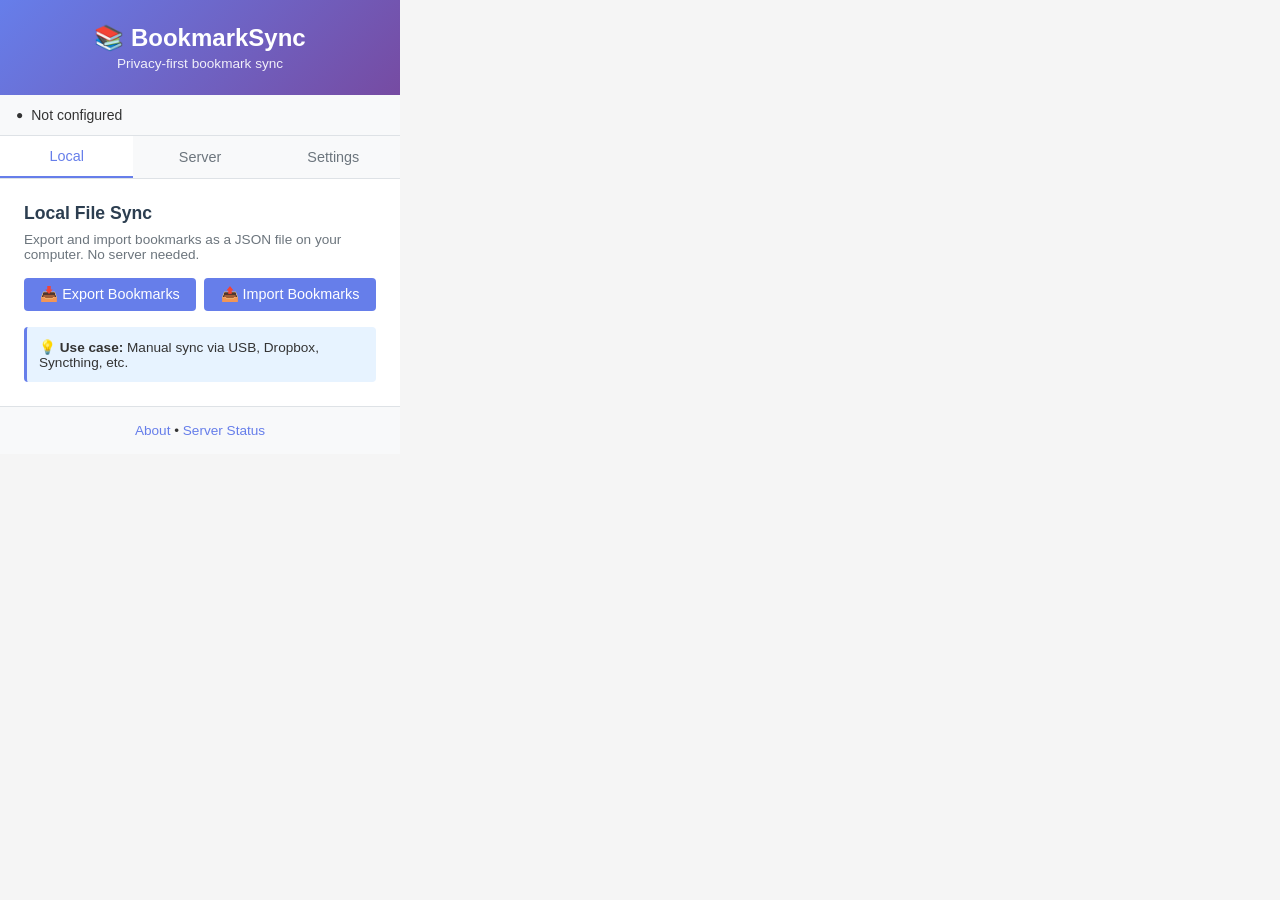
==== extension/popup/popup.html @ fe591ebb "Add browser extension scaffold (Manifest V3) - Complete popup UI with 3 tabs (Local, Server, Setting" ====
<!DOCTYPE html>
<html lang="en">
<head>
    <meta charset="UTF-8">
    <meta name="viewport" content="width=device-width, initial-scale=1.0">
    <title>BookmarkSync</title>
    <link rel="stylesheet" href="popup.css">
</head>
<body>
    <div class="container">
        <header>
            <h1>📚 BookmarkSync</h1>
            <p class="tagline">Privacy-first bookmark sync</p>
        </header>

        <div class="status-bar" id="statusBar">
            <span class="status-indicator" id="statusIndicator">●</span>
            <span id="statusText">Not configured</span>
        </div>

        <div class="tabs">
            <button class="tab active" data-tab="local">Local</button>
            <button class="tab" data-tab="server">Server</button>
            <button class="tab" data-tab="settings">Settings</button>
        </div>

        <div class="tab-content active" id="local">
            <h2>Local File Sync</h2>
            <p class="help-text">Export and import bookmarks as a JSON file on your computer. No server needed.</p>
            
            <div class="button-group">
                <button class="btn btn-primary" id="exportBtn">
                    📥 Export Bookmarks
                </button>
                <button class="btn btn-primary" id="importBtn">
                    📤 Import Bookmarks
                </button>
            </div>

            <div class="info-box">
                <strong>💡 Use case:</strong> Manual sync via USB, Dropbox, Syncthing, etc.
            </div>
        </div>

        <div class="tab-content" id="server">
            <h2>Server Sync</h2>
            <p class="help-text">Automatically sync across devices using an encrypted server.</p>

            <div class="form-group">
                <label for="serverUrl">Server URL</label>
                <input type="text" id="serverUrl" placeholder="https://sync.satoshihost.com" value="https://sync.satoshihost.com">
            </div>

            <div class="form-group">
                <label for="syncId">Sync ID</label>
                <div class="input-with-btn">
                    <input type="text" id="syncId" placeholder="Generate or enter your sync ID">
                    <button class="btn btn-small" id="generateIdBtn">Generate</button>
                </div>
                <span class="help-text">Share this ID across your devices</span>
            </div>

            <div class="form-group">
                <label for="passphrase">Passphrase</label>
                <input type="password" id="passphrase" placeholder="Your encryption passphrase">
                <span class="help-text">Never sent to server • Used for encryption only</span>
            </div>

            <div class="form-group">
                <label>
                    <input type="checkbox" id="autoSync">
                    Enable automatic sync
                </label>
                <span class="help-text">Sync every 30 minutes</span>
            </div>

            <div class="button-group">
                <button class="btn btn-primary" id="saveServerBtn">Save Settings</button>
                <button class="btn btn-secondary" id="syncNowBtn">Sync Now</button>
            </div>
        </div>

        <div class="tab-content" id="settings">
            <h2>Settings</h2>
            
            <div class="form-group">
                <label for="syncInterval">Sync Interval (minutes)</label>
                <input type="number" id="syncInterval" min="5" max="1440" value="30">
            </div>

            <div class="stats">
                <h3>Statistics</h3>
                <div class="stat-item">
                    <span>Total bookmarks:</span>
                    <strong id="totalBookmarks">—</strong>
                </div>
                <div class="stat-item">
                    <span>Last sync:</span>
                    <strong id="lastSync">Never</strong>
                </div>
                <div class="stat-item">
                    <span>Sync mode:</span>
                    <strong id="syncMode">None</strong>
                </div>
            </div>

            <div class="danger-zone">
                <h3>Danger Zone</h3>
                <button class="btn btn-danger" id="resetBtn">Reset All Settings</button>
            </div>
        </div>

        <footer>
            <a href="https://github.com/satoshihost/bookmarksync" target="_blank">About</a> •
            <a href="https://sync.satoshihost.com" target="_blank">Server Status</a>
        </footer>
    </div>

    <script src="popup.js"></script>
</body>
</html>
---- extension/popup/popup.css ----
* {
    margin: 0;
    padding: 0;
    box-sizing: border-box;
}

body {
    width: 400px;
    font-family: -apple-system, BlinkMacSystemFont, "Segoe UI", Roboto, "Helvetica Neue", Arial, sans-serif;
    font-size: 14px;
    color: #333;
    background: #f5f5f5;
}

.container {
    background: white;
}

header {
    background: linear-gradient(135deg, #667eea 0%, #764ba2 100%);
    color: white;
    padding: 1.5rem;
    text-align: center;
}

header h1 {
    font-size: 1.5rem;
    margin-bottom: 0.25rem;
}

.tagline {
    font-size: 0.85rem;
    opacity: 0.9;
}

.status-bar {
    padding: 0.75rem 1rem;
    background: #f8f9fa;
    border-bottom: 1px solid #dee2e6;
    display: flex;
    align-items: center;
    gap: 0.5rem;
}

.status-indicator {
    font-size: 0.75rem;
}

.status-indicator.online {
    color: #28a745;
}

.status-indicator.offline {
    color: #dc3545;
}

.status-indicator.syncing {
    color: #ffc107;
}

.tabs {
    display: flex;
    border-bottom: 1px solid #dee2e6;
    background: #f8f9fa;
}

.tab {
    flex: 1;
    padding: 0.75rem;
    border: none;
    background: transparent;
    cursor: pointer;
    font-size: 0.9rem;
    font-weight: 500;
    color: #6c757d;
    transition: all 0.2s;
}

.tab:hover {
    background: #e9ecef;
}

.tab.active {
    color: #667eea;
    background: white;
    border-bottom: 2px solid #667eea;
}

.tab-content {
    display: none;
    padding: 1.5rem;
}

.tab-content.active {
    display: block;
}

.tab-content h2 {
    font-size: 1.1rem;
    margin-bottom: 0.5rem;
    color: #2c3e50;
}

.help-text {
    font-size: 0.85rem;
    color: #6c757d;
    display: block;
    margin-top: 0.25rem;
}

.form-group {
    margin-bottom: 1rem;
}

.form-group label {
    display: block;
    font-weight: 500;
    margin-bottom: 0.5rem;
    color: #495057;
}

.form-group input[type="text"],
.form-group input[type="password"],
.form-group input[type="number"] {
    width: 100%;
    padding: 0.5rem;
    border: 1px solid #ced4da;
    border-radius: 4px;
    font-size: 0.9rem;
}

.form-group input[type="checkbox"] {
    margin-right: 0.5rem;
}

.input-with-btn {
    display: flex;
    gap: 0.5rem;
}

.input-with-btn input {
    flex: 1;
}

.button-group {
    display: flex;
    gap: 0.5rem;
    margin-top: 1rem;
}

.btn {
    padding: 0.5rem 1rem;
    border: none;
    border-radius: 4px;
    font-size: 0.9rem;
    font-weight: 500;
    cursor: pointer;
    transition: all 0.2s;
}

.btn-primary {
    background: #667eea;
    color: white;
    flex: 1;
}

.btn-primary:hover {
    background: #5568d3;
}

.btn-secondary {
    background: #6c757d;
    color: white;
    flex: 1;
}

.btn-secondary:hover {
    background: #5a6268;
}

.btn-small {
    padding: 0.5rem 0.75rem;
    font-size: 0.85rem;
}

.btn-danger {
    background: #dc3545;
    color: white;
}

.btn-danger:hover {
    background: #c82333;
}

.info-box {
    background: #e7f3ff;
    border-left: 3px solid #667eea;
    padding: 0.75rem;
    margin-top: 1rem;
    border-radius: 4px;
    font-size: 0.85rem;
}

.stats {
    margin-top: 1rem;
}

.stats h3 {
    font-size: 1rem;
    margin-bottom: 0.75rem;
    color: #495057;
}

.stat-item {
    display: flex;
    justify-content: space-between;
    padding: 0.5rem 0;
    border-bottom: 1px solid #e9ecef;
}

.stat-item:last-child {
    border-bottom: none;
}

.danger-zone {
    margin-top: 2rem;
    padding-top: 1rem;
    border-top: 2px solid #dee2e6;
}

.danger-zone h3 {
    font-size: 1rem;
    color: #dc3545;
    margin-bottom: 0.75rem;
}

footer {
    text-align: center;
    padding: 1rem;
    background: #f8f9fa;
    border-top: 1px solid #dee2e6;
    font-size: 0.85rem;
}

footer a {
    color: #667eea;
    text-decoration: none;
}

footer a:hover {
    text-decoration: underline;
}
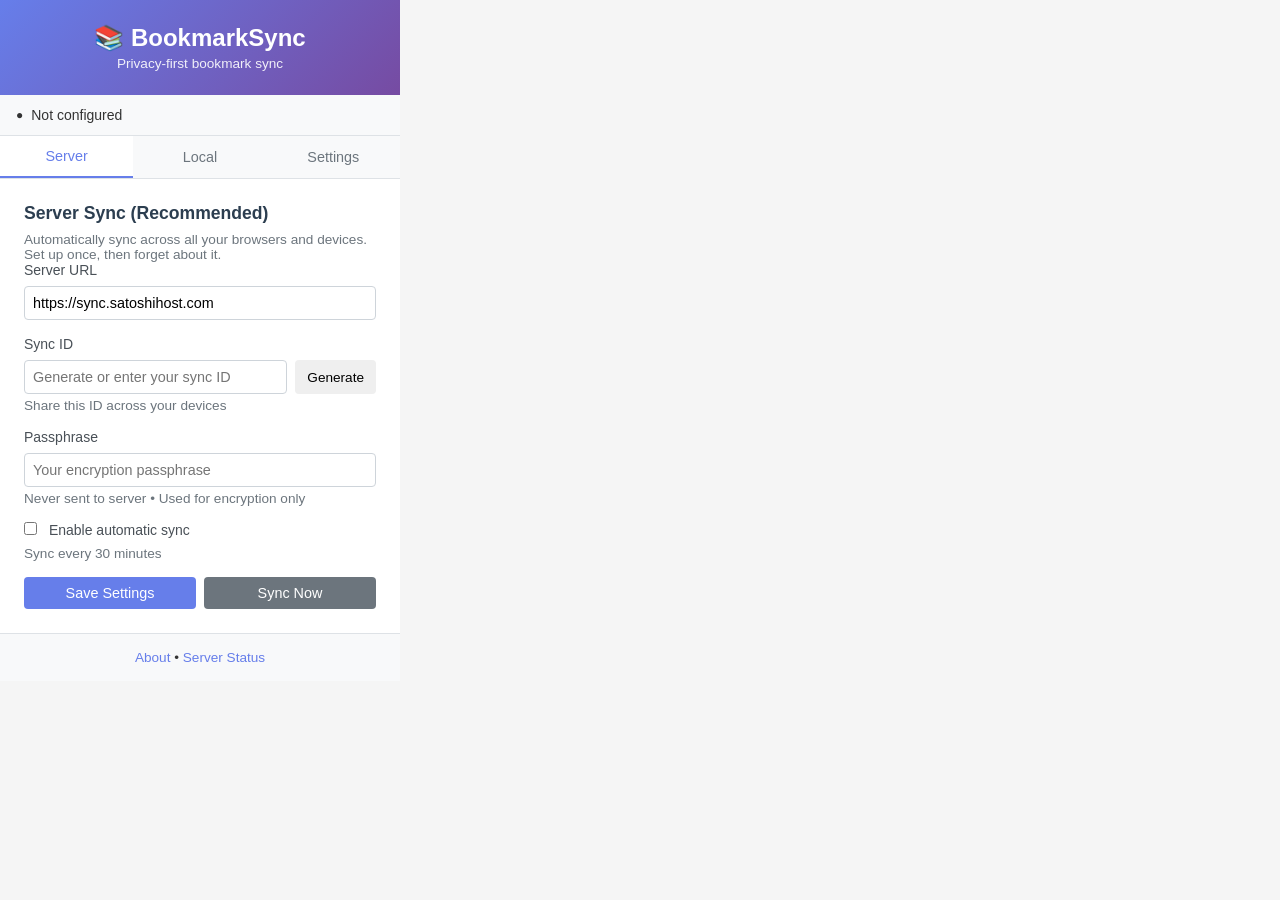
==== commit 11e3a739: "Improve UX: Server tab first, simplified local instructions - Reorder tabs: Server (recommended) → L" ====
--- a/extension/popup/popup.html
+++ b/extension/popup/popup.html
@@ -19,32 +19,14 @@
         </div>
 
         <div class="tabs">
-            <button class="tab active" data-tab="local">Local</button>
-            <button class="tab" data-tab="server">Server</button>
+            <button class="tab active" data-tab="server">Server</button>
+            <button class="tab" data-tab="local">Local</button>
             <button class="tab" data-tab="settings">Settings</button>
         </div>
 
-        <div class="tab-content active" id="local">
-            <h2>Local File Sync</h2>
-            <p class="help-text">Export and import bookmarks as a JSON file on your computer. No server needed.</p>
-            
-            <div class="button-group">
-                <button class="btn btn-primary" id="exportBtn">
-                    📥 Export Bookmarks
-                </button>
-                <button class="btn btn-primary" id="importBtn">
-                    📤 Import Bookmarks
-                </button>
-            </div>
-
-            <div class="info-box">
-                <strong>💡 Use case:</strong> Manual sync via USB, Dropbox, Syncthing, etc.
-            </div>
-        </div>
-
-        <div class="tab-content" id="server">
-            <h2>Server Sync</h2>
-            <p class="help-text">Automatically sync across devices using an encrypted server.</p>
+        <div class="tab-content active" id="server">
+            <h2>Server Sync (Recommended)</h2>
+            <p class="help-text">Automatically sync across all your browsers and devices. Set up once, then forget about it.</p>
 
             <div class="form-group">
                 <label for="serverUrl">Server URL</label>
@@ -77,6 +59,24 @@
             <div class="button-group">
                 <button class="btn btn-primary" id="saveServerBtn">Save Settings</button>
                 <button class="btn btn-secondary" id="syncNowBtn">Sync Now</button>
+            </div>
+        </div>
+
+        <div class="tab-content" id="local">
+            <h2>Local File Backup</h2>
+            <p class="help-text">Export and import bookmarks as a JSON file. No server needed, no automatic sync.</p>
+            
+            <div class="button-group">
+                <button class="btn btn-primary" id="exportBtn">
+                    📥 Export Bookmarks
+                </button>
+                <button class="btn btn-primary" id="importBtn">
+                    📤 Import Bookmarks
+                </button>
+            </div>
+
+            <div class="info-box">
+                <strong>💡 Tip:</strong> Save to a location you'll remember, like Documents or Desktop. You can import this file in other browsers.
             </div>
         </div>
 
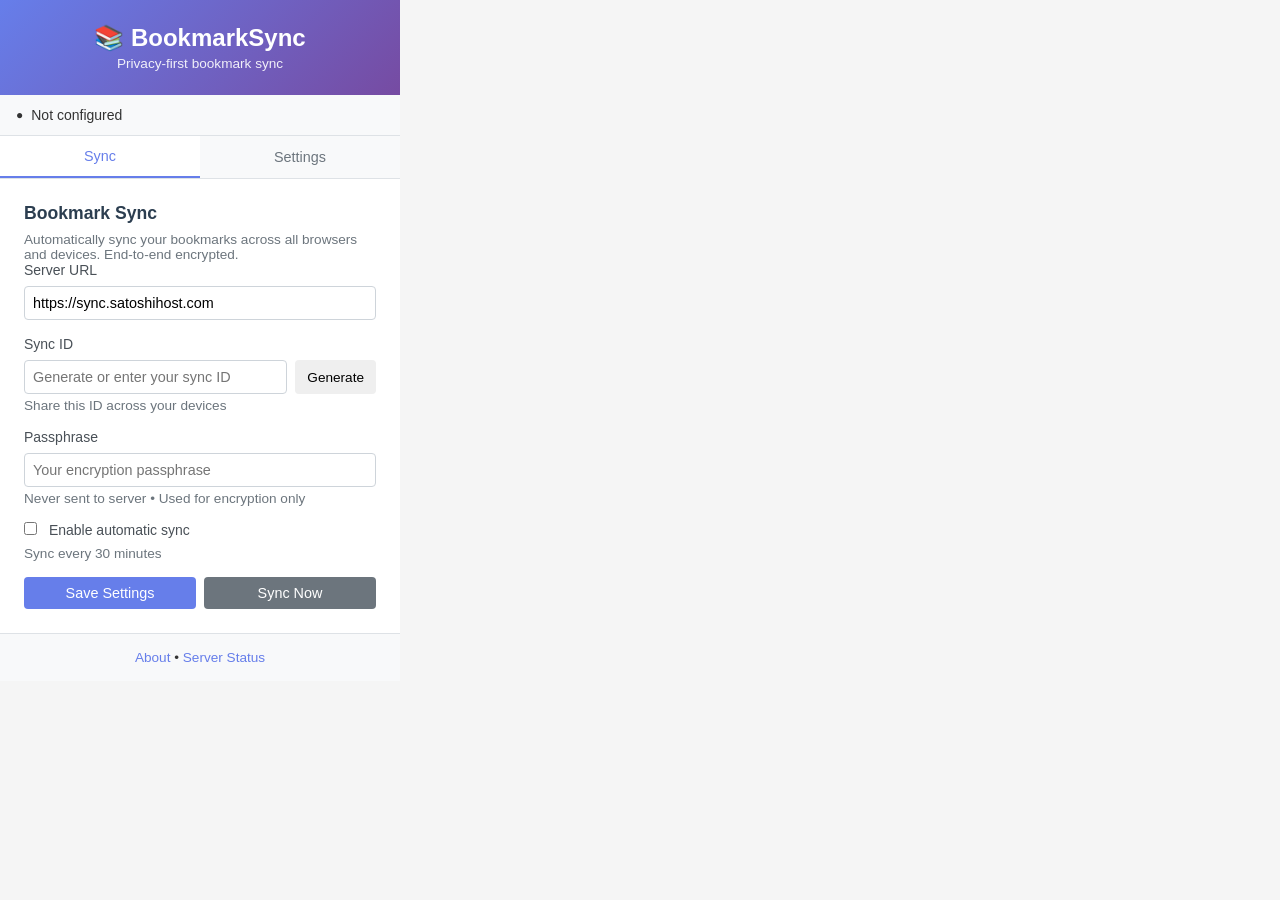
==== commit 5cf768a0: "Simplify: Remove local file sync, focus on server sync - Removed Local tab completely - Single 'Sync" ====
--- a/extension/popup/popup.html
+++ b/extension/popup/popup.html
@@ -19,14 +19,13 @@
         </div>
 
         <div class="tabs">
-            <button class="tab active" data-tab="server">Server</button>
-            <button class="tab" data-tab="local">Local</button>
+            <button class="tab active" data-tab="server">Sync</button>
             <button class="tab" data-tab="settings">Settings</button>
         </div>
 
         <div class="tab-content active" id="server">
-            <h2>Server Sync (Recommended)</h2>
-            <p class="help-text">Automatically sync across all your browsers and devices. Set up once, then forget about it.</p>
+            <h2>Bookmark Sync</h2>
+            <p class="help-text">Automatically sync your bookmarks across all browsers and devices. End-to-end encrypted.</p>
 
             <div class="form-group">
                 <label for="serverUrl">Server URL</label>
@@ -62,23 +61,6 @@
             </div>
         </div>
 
-        <div class="tab-content" id="local">
-            <h2>Local File Backup</h2>
-            <p class="help-text">Export and import bookmarks as a JSON file. No server needed, no automatic sync.</p>
-            
-            <div class="button-group">
-                <button class="btn btn-primary" id="exportBtn">
-                    📥 Export Bookmarks
-                </button>
-                <button class="btn btn-primary" id="importBtn">
-                    📤 Import Bookmarks
-                </button>
-            </div>
-
-            <div class="info-box">
-                <strong>💡 Tip:</strong> Save to a location you'll remember, like Documents or Desktop. You can import this file in other browsers.
-            </div>
-        </div>
 
         <div class="tab-content" id="settings">
             <h2>Settings</h2>
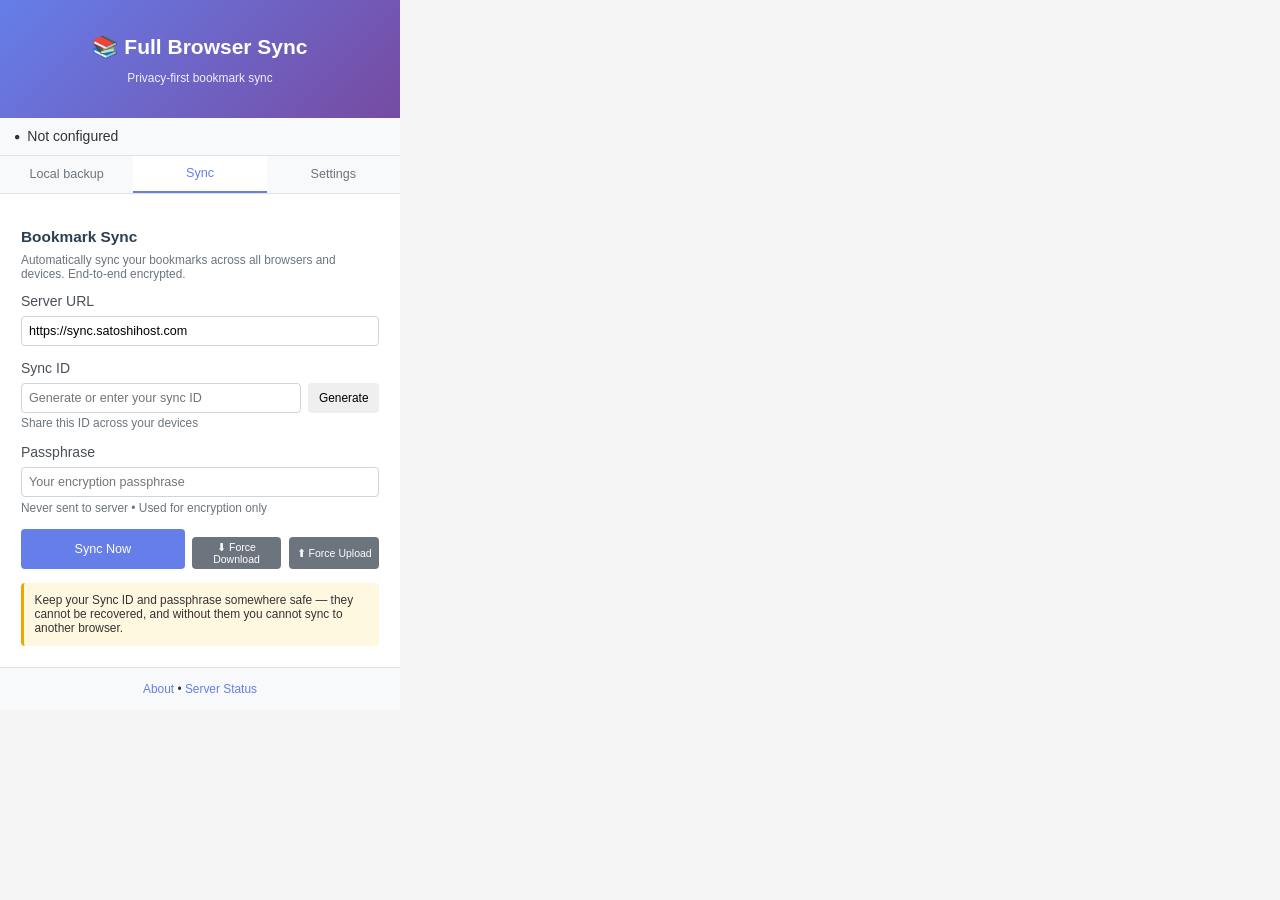
==== commit 01e2aa5a: "Coordinate sync via server revisions; queue all sync work in worker Replaces last-modified compariso" ====
--- a/extension/popup/popup.html
+++ b/extension/popup/popup.html
@@ -3,13 +3,13 @@
 <head>
     <meta charset="UTF-8">
     <meta name="viewport" content="width=device-width, initial-scale=1.0">
-    <title>BookmarkSync</title>
+    <title>Full Browser Sync</title>
     <link rel="stylesheet" href="popup.css">
 </head>
 <body>
     <div class="container">
         <header>
-            <h1>📚 BookmarkSync</h1>
+            <h1>📚 Full Browser Sync</h1>
             <p class="tagline">Privacy-first bookmark sync</p>
         </header>
 
@@ -19,8 +19,37 @@
         </div>
 
         <div class="tabs">
+            <button class="tab" data-tab="local">Local backup</button>
             <button class="tab active" data-tab="server">Sync</button>
             <button class="tab" data-tab="settings">Settings</button>
+        </div>
+
+        <div class="tab-content" id="local">
+            <h2>Local backup</h2>
+            <p class="help-text">Save a bookmark backup to a file, then import that file in another browser. Nothing is uploaded.</p>
+
+            <div class="local-actions">
+                <button class="btn btn-primary" id="exportBookmarksBtn">Export bookmarks</button>
+                <span class="help-text">Your browser will ask where to save the backup file.</span>
+            </div>
+
+            <div class="local-actions">
+                <button class="btn btn-secondary" id="importBookmarksBtn">Import bookmarks</button>
+                <label class="backup-choice">
+                    <input type="checkbox" id="chooseBackupLocation" checked>
+                    Choose where to save the safety backup
+                </label>
+                <span class="help-text">Import replaces your bookmarks. A backup of this browser is saved first.</span>
+            </div>
+
+            <div class="info-box">
+                To transfer bookmarks, export in one browser and import the saved file in the other.
+            </div>
+
+            <div class="local-actions" style="margin-top: 1.25rem; border-top: 1px dashed #ced4da; padding-top: 1rem;">
+                <button class="btn btn-secondary" id="rollbackSafetyBackupBtn" style="display:none; width: 100%; margin-bottom: 0.25rem;">⏪ Restore Auto Safety Backup</button>
+                <span class="help-text" id="rollbackHelpText">No auto safety backup available.</span>
+            </div>
         </div>
 
         <div class="tab-content active" id="server">
@@ -47,17 +76,29 @@
                 <span class="help-text">Never sent to server • Used for encryption only</span>
             </div>
 
-            <div class="form-group">
-                <label>
-                    <input type="checkbox" id="autoSync">
-                    Enable automatic sync
-                </label>
-                <span class="help-text">Sync every 30 minutes</span>
+            <!-- Shown on first use when server has data but this browser has never synced -->
+            <div id="firstSyncPanel" class="first-sync-panel" style="display:none">
+                <p class="first-sync-heading">Choose how to start syncing on this browser:</p>
+                <button class="btn btn-secondary" id="firstSyncDownloadBtn">
+                    Download from server
+                    <span class="first-sync-sub">Replaces bookmarks in this browser with the server copy</span>
+                </button>
+                <button class="btn btn-primary" id="firstSyncUploadBtn">
+                    Upload mine to server
+                    <span class="first-sync-sub">Overwrites the server copy with this browser's bookmarks</span>
+                </button>
             </div>
 
-            <div class="button-group">
-                <button class="btn btn-primary" id="saveServerBtn">Save Settings</button>
-                <button class="btn btn-secondary" id="syncNowBtn">Sync Now</button>
+            <div class="button-group" id="syncNowGroup">
+                <button class="btn btn-primary" id="syncNowBtn">Sync Now</button>
+                <div style="display: flex; gap: 8px; margin-top: 8px;">
+                    <button class="btn btn-small btn-secondary" id="forceDownloadBtn" style="flex: 1; font-size: 0.75rem; padding: 4px;">⬇ Force Download</button>
+                    <button class="btn btn-small btn-secondary" id="forceUploadBtn" style="flex: 1; font-size: 0.75rem; padding: 4px;">⬆ Force Upload</button>
+                </div>
+            </div>
+
+            <div class="info-box warning-box">
+                Keep your Sync ID and passphrase somewhere safe — they cannot be recovered, and without them you cannot sync to another browser.
             </div>
         </div>
 
@@ -67,7 +108,8 @@
             
             <div class="form-group">
                 <label for="syncInterval">Sync Interval (minutes)</label>
-                <input type="number" id="syncInterval" min="5" max="1440" value="30">
+                <input type="number" id="syncInterval" min="1" max="1440" value="10">
+                <button class="btn btn-primary" id="saveIntervalBtn">Save</button>
             </div>
 
             <div class="stats">
@@ -86,6 +128,15 @@
                 </div>
             </div>
 
+            <div class="form-group" style="margin-top: 15px; border-top: 1px solid #eee; padding-top: 15px;">
+                <label style="font-weight: 600;">Debug & Testing</label>
+                <label class="backup-choice" style="margin-top: 8px;">
+                    <input type="checkbox" id="plaintextMode">
+                    Plaintext Mode (Disable Encryption for Testing)
+                </label>
+                <span class="help-text">Stores raw bookmark JSON on server so files in /opt/bookmarksync/data/ can be inspected directly.</span>
+            </div>
+
             <div class="danger-zone">
                 <h3>Danger Zone</h3>
                 <button class="btn btn-danger" id="resetBtn">Reset All Settings</button>
@@ -98,6 +149,10 @@
         </footer>
     </div>
 
+    <script src="../config.local.js"></script>
+    <script src="../lib/crypto.js"></script>
+    <script src="../lib/sync.js"></script>
+    <script src="../lib/bookmarks.js"></script>
     <script src="popup.js"></script>
 </body>
 </html>
--- a/extension/popup/popup.css
+++ b/extension/popup/popup.css
@@ -1,11 +1,14 @@
 * {
+    box-sizing: border-box;
+}
+
+html, body {
+    width: 400px;
+    min-width: 400px;
+    min-height: 520px;
     margin: 0;
     padding: 0;
     box-sizing: border-box;
-}
-
-body {
-    width: 400px;
     font-family: -apple-system, BlinkMacSystemFont, "Segoe UI", Roboto, "Helvetica Neue", Arial, sans-serif;
     font-size: 14px;
     color: #333;
@@ -148,6 +151,25 @@
     margin-top: 1rem;
 }
 
+.local-actions {
+    margin-top: 1rem;
+}
+
+.local-actions .btn {
+    width: 100%;
+}
+
+.backup-choice {
+    display: block;
+    margin-top: 0.75rem;
+    color: #495057;
+    font-weight: 500;
+}
+
+.backup-choice input {
+    margin-right: 0.5rem;
+}
+
 .btn {
     padding: 0.5rem 1rem;
     border: none;
@@ -192,6 +214,36 @@
     background: #c82333;
 }
 
+.first-sync-panel {
+    margin-top: 1rem;
+    display: flex;
+    flex-direction: column;
+    gap: 0.5rem;
+}
+
+.first-sync-heading {
+    font-size: 0.9rem;
+    font-weight: 500;
+    color: #495057;
+    margin-bottom: 0.25rem;
+}
+
+.first-sync-panel .btn {
+    display: flex;
+    flex-direction: column;
+    align-items: flex-start;
+    padding: 0.6rem 0.9rem;
+    text-align: left;
+    width: 100%;
+}
+
+.first-sync-sub {
+    font-size: 0.8rem;
+    font-weight: 400;
+    opacity: 0.85;
+    margin-top: 0.15rem;
+}
+
 .info-box {
     background: #e7f3ff;
     border-left: 3px solid #667eea;
@@ -199,6 +251,11 @@
     margin-top: 1rem;
     border-radius: 4px;
     font-size: 0.85rem;
+}
+
+.warning-box {
+    background: #fff8e1;
+    border-left-color: #f0a500;
 }
 
 .stats {
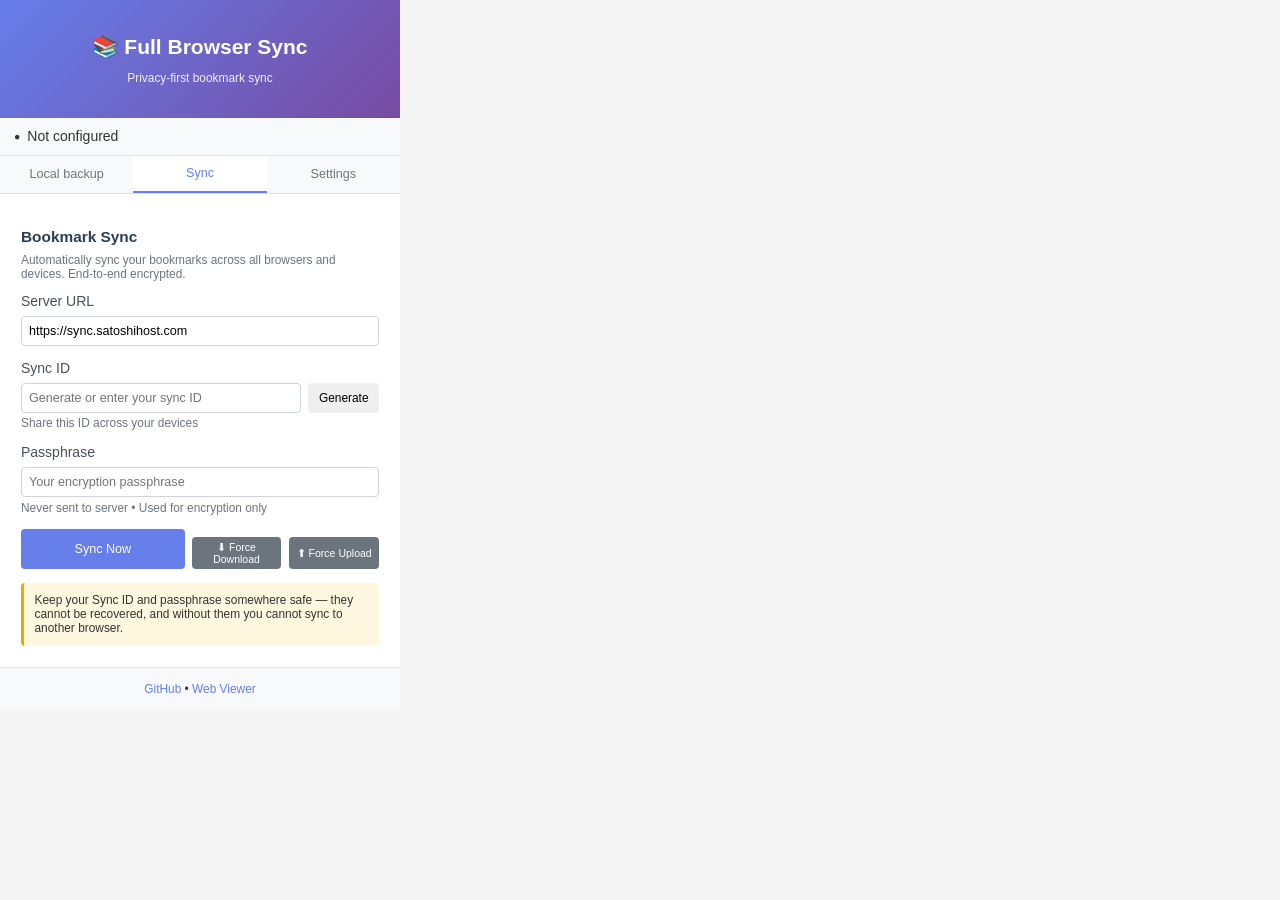
==== commit bfa83fdd: "Document the Web Viewer and correct stale sync docs The passphrase-accessed Web Viewer worked but wa" ====
--- a/extension/popup/popup.html
+++ b/extension/popup/popup.html
@@ -144,8 +144,8 @@
         </div>
 
         <footer>
-            <a href="https://github.com/satoshihost/bookmarksync" target="_blank">About</a> •
-            <a href="https://sync.satoshihost.com" target="_blank">Server Status</a>
+            <a href="https://github.com/satoshihost/bookmarksync" target="_blank">GitHub</a> •
+            <a href="https://sync.satoshihost.com" target="_blank">Web Viewer</a>
         </footer>
     </div>
 
